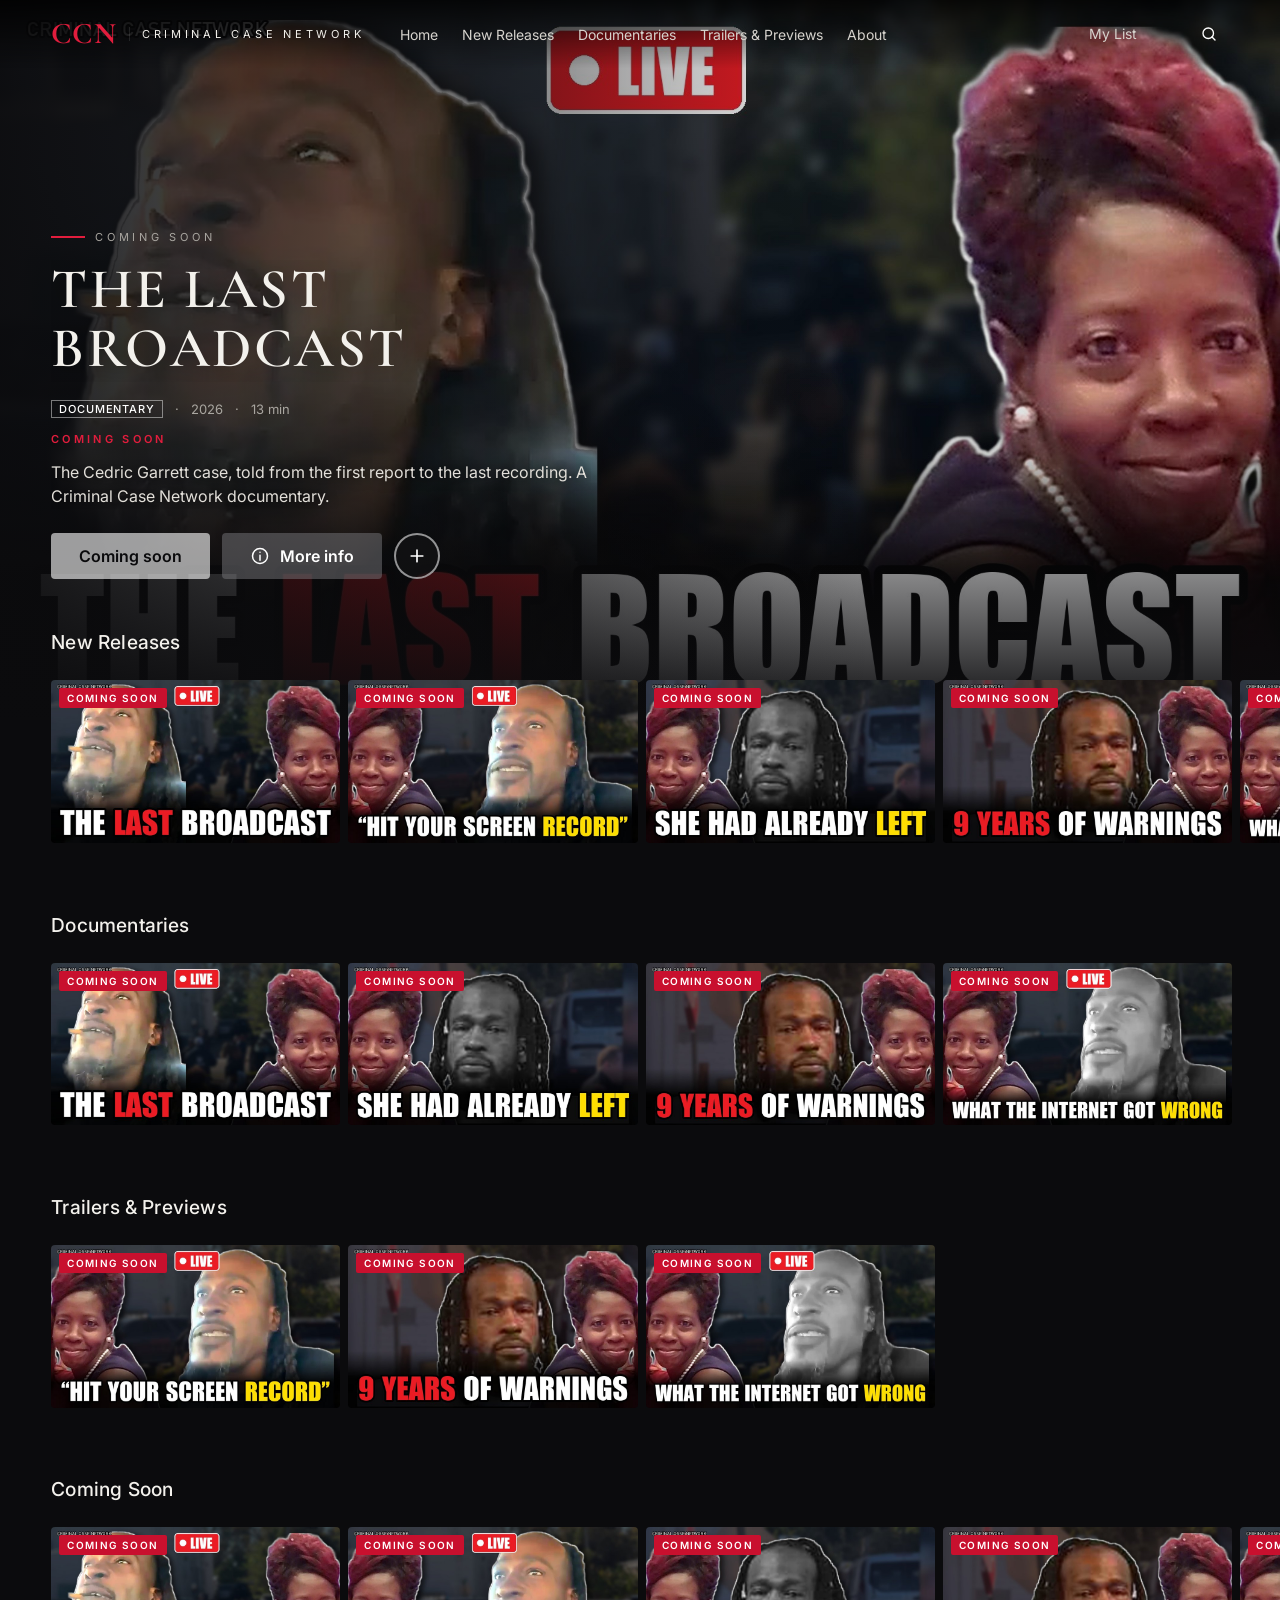
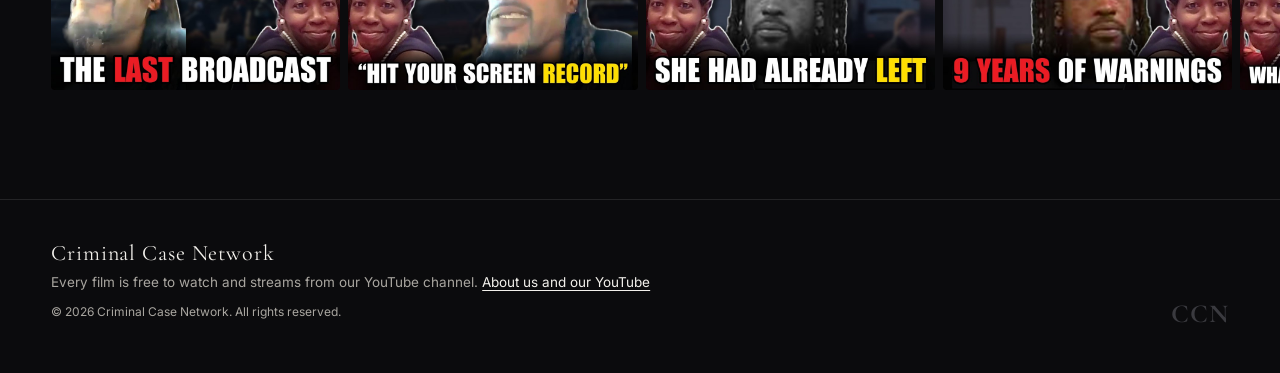
==== index.html @ 48c293e3 "Play starts the video in the same instant as the click Co-Authored-By: Claude Fable 5.2 <noreply@ant" ====
<!doctype html>
<html lang="en">
<head>
<meta charset="utf-8">
<meta name="viewport" content="width=device-width, initial-scale=1">
<title>Criminal Case Network — Video Vault</title>
<meta name="description" content="Every Criminal Case Network documentary in one place. Free to watch.">
<link rel="icon" href="favicon.svg" type="image/svg+xml">
<link rel="preconnect" href="https://criminal-case-network-video-vault.pages.dev" crossorigin>
<link rel="preconnect" href="https://i.ytimg.com">
<link rel="dns-prefetch" href="https://www.youtube-nocookie.com">
<link rel="preconnect" href="https://fonts.googleapis.com">
<link rel="preconnect" href="https://fonts.gstatic.com" crossorigin>
<link href="https://fonts.googleapis.com/css2?family=Cormorant+Garamond:wght@600;700&family=Inter:wght@400;500;600&display=swap" rel="stylesheet">
<link rel="stylesheet" href="styles.css?v=24">
</head>
<body>

<header class="nav" id="nav">
  <a class="brand" href="./" aria-label="Criminal Case Network home">
    <span class="brand-mark">CCN</span>
    <span class="brand-name">Criminal Case Network</span>
  </a>
  <nav class="links" id="links" aria-label="Sections"></nav>
  <button class="mine-tab" id="mine-tab">My List</button>
  <div class="search" id="search">
    <button id="q-open" aria-label="Search"><svg viewBox="0 0 24 24" aria-hidden="true"><circle cx="11" cy="11" r="7"/><path d="m20 20-4-4"/></svg></button>
  </div>
</header>

<main>
  <section class="hero" id="hero" aria-label="Featured film"></section>
  <div class="rows" id="rows"></div>
  <p class="empty" id="empty" hidden>No films match that search.</p>
</main>

<footer class="foot">
  <div class="foot-brand">Criminal Case Network</div>
  <p>Every film is free to watch and streams from our YouTube channel. <a href="#more" id="foot-more">About us and our YouTube</a></p>
  <p class="small">&copy; <span id="yr"></span> Criminal Case Network. All rights reserved.</p>
  <a class="foot-mark" href="office.html" rel="nofollow" tabindex="-1" aria-hidden="true">CCN</a>
</footer>

<div class="modal" id="modal" hidden role="dialog" aria-modal="true" aria-labelledby="m-title">
  <div class="sheet">
    <button class="close" id="close" aria-label="Close">
      <svg viewBox="0 0 24 24" aria-hidden="true"><path d="M6 6l12 12M18 6 6 18"/></svg>
    </button>
    <div class="theater" id="theater">
      <div class="stage" id="stage"></div>
      <div class="ctrl" id="ctrl" hidden>
        <input class="seek" id="c-seek" type="range" min="0" max="1000" value="0" step="1" aria-label="Seek">
        <div class="ctrl-row">
          <button id="c-play" aria-label="Play or pause"></button>
          <button id="c-back" aria-label="Back 10 seconds"><svg viewBox="0 0 24 24"><path d="M11 5 6 9l5 4"/><path d="M6 9h7a6 6 0 1 1-6 6"/></svg><span>10</span></button>
          <button id="c-fwd" aria-label="Forward 10 seconds"><svg viewBox="0 0 24 24"><path d="m13 5 5 4-5 4"/><path d="M18 9h-7a6 6 0 1 0 6 6"/></svg><span>10</span></button>
          <button id="c-mute" aria-label="Mute"></button>
          <input class="vol" id="c-vol" type="range" min="0" max="100" value="100" aria-label="Volume">
          <span class="time" id="c-time">0:00 / 0:00</span>
          <span class="grow"></span>
          <select id="c-speed" aria-label="Playback speed"><option value="0.5">0.5x</option><option value="0.75">0.75x</option><option value="1" selected>1x</option><option value="1.25">1.25x</option><option value="1.5">1.5x</option><option value="2">2x</option></select>
          <button id="c-full" aria-label="Full screen"><svg viewBox="0 0 24 24"><path d="M4 9V4h5M20 9V4h-5M4 15v5h5M20 15v5h-5"/></svg></button>
        </div>
      </div>
    </div>
    <div class="info">
      <h2 id="m-title"></h2>
      <p class="meta" id="m-meta"></p>
      <div id="m-extra"></div>
      <p class="desc" id="m-desc"></p>
    </div>
  </div>
</div>

<div class="spot" id="spot" hidden>
  <div class="spot-box" role="dialog" aria-label="Search films">
    <div class="spot-bar">
      <svg viewBox="0 0 24 24" aria-hidden="true"><circle cx="11" cy="11" r="7"/><path d="m20 20-4-4"/></svg>
      <input id="q" type="text" placeholder="Search films" aria-label="Search films" autocomplete="off" spellcheck="false">
      <kbd>esc</kbd>
    </div>
    <div class="spot-list" id="spot-list"></div>
  </div>
</div>

<script defer src="app.js?v=24"></script>
</body>
</html>
---- styles.css ----
:root {
  --bg: #0b0b0d;
  --panel: #151518;
  --line: rgba(255, 255, 255, .1);
  --text: #f3f1ec;
  --dim: #a9a6a0;
  --red: #c8102e;
  --red-hi: #e21d3d;
  --pad: clamp(16px, 4vw, 60px);
  --serif: "Cormorant Garamond", Georgia, serif;
  --sans: Inter, "Segoe UI", system-ui, sans-serif;
}
* { box-sizing: border-box; }
[hidden] { display: none !important; }
html { scroll-behavior: smooth; }
body { margin: 0; background: var(--bg); color: var(--text); font-family: var(--sans); font-weight: 400; -webkit-font-smoothing: antialiased; overflow-x: hidden; }
a { color: inherit; text-decoration: none; }
button { font: inherit; color: inherit; cursor: pointer; border: 0; background: none; }
:focus-visible { outline: 2px solid #fff; outline-offset: 3px; }

/* ---------- top bar ---------- */
.nav { position: fixed; inset: 0 0 auto 0; z-index: 20; height: 68px; padding: 0 var(--pad); display: flex; align-items: center; gap: 36px;
  background: linear-gradient(rgba(0, 0, 0, .8), transparent); transition: background .35s; }
.nav.solid { background: rgba(11, 11, 13, .96); box-shadow: 0 1px 0 var(--line); }
.brand { display: flex; align-items: center; gap: 12px; flex: none; }
.brand-mark { font-family: var(--serif); font-weight: 700; font-size: 30px; letter-spacing: .04em; color: var(--red-hi); line-height: 1; }
.brand-name { font-size: 11px; letter-spacing: .34em; text-transform: uppercase; color: var(--text); padding-left: 12px; border-left: 1px solid var(--line); }
.links { display: flex; gap: 24px; flex: 1; min-width: 0; overflow: hidden; white-space: nowrap; }
.links a { font-size: 14px; color: #d6d3cd; transition: color .2s; }
.links a:hover { color: #fff; }
.search { display: flex; align-items: center; margin-left: auto; border: 1px solid transparent; transition: border-color .3s, background .3s; }
.search button { width: 38px; height: 36px; display: grid; place-items: center; flex: none; }
.search.open { border-color: rgba(255, 255, 255, .85); background: rgba(0, 0, 0, .8); }
.search input::-webkit-search-cancel-button { display: none; }
#q-clear { display: none; width: 32px; }
#q-clear svg { width: 15px; height: 15px; }
.search.open.has #q-clear { display: grid; }
.row.grid .track { flex-wrap: wrap; overflow: visible; gap: 28px 8px; }
.row.grid .arrow { display: none; }

/* ---------- search bar that pops up in the middle ---------- */
.spot { position: fixed; inset: 0; z-index: 60; background: rgba(0, 0, 0, .55); display: flex; justify-content: center; align-items: flex-start; padding: 18vh 16px 0; animation: fade .18s ease both; }
.spot-box { width: min(680px, 100%); background: rgba(32, 32, 36, .82); -webkit-backdrop-filter: blur(28px) saturate(1.5); backdrop-filter: blur(28px) saturate(1.5); border: 1px solid rgba(255, 255, 255, .16); border-radius: 16px; box-shadow: 0 30px 90px rgba(0, 0, 0, .7); overflow: hidden; animation: spot-in .22s cubic-bezier(.2, .8, .2, 1) both; }
.spot-bar { display: flex; align-items: center; gap: 14px; padding: 0 20px; height: 64px; }
.spot-bar svg { width: 24px; height: 24px; fill: none; stroke: #b9b6b0; stroke-width: 1.8; stroke-linecap: round; flex: none; }
.spot-bar input { flex: 1; min-width: 0; background: none; border: 0; outline: 0; color: #fff; font: inherit; font-size: 22px; font-weight: 400; }
.spot-bar input::placeholder { color: #8d8a85; }
.spot-bar kbd { font: inherit; font-size: 11px; color: #a9a6a0; border: 1px solid rgba(255, 255, 255, .22); border-radius: 5px; padding: 2px 7px; }
.spot-list { max-height: min(56vh, 520px); overflow-y: auto; }
.spot-list:not(:empty) { border-top: 1px solid rgba(255, 255, 255, .12); padding: 8px; }
.spot-item { display: flex; align-items: center; gap: 14px; width: 100%; padding: 8px; border-radius: 10px; text-align: left; }
.spot-item.on { background: rgba(255, 255, 255, .13); }
.spot-item img { width: 104px; aspect-ratio: 16 / 9; object-fit: cover; border-radius: 5px; background: #000; flex: none; }
.spot-item strong { display: block; font-weight: 500; font-size: 16px; }
.spot-item small { color: var(--dim); font-size: 12.5px; }
.spot-none { color: var(--dim); text-align: center; padding: 22px 0; margin: 0; }
@keyframes spot-in { from { opacity: 0; transform: translateY(-10px) scale(.97); } }
.search svg { width: 18px; height: 18px; fill: none; stroke: #fff; stroke-width: 1.8; stroke-linecap: round; flex: none; }
.search input { width: 0; padding: 0; opacity: 0; background: none; border: 0; outline: 0; color: #fff; font: inherit; font-size: 14px; transition: width .35s cubic-bezier(.2, .7, .2, 1), opacity .25s; }
.search.open input { width: min(240px, 44vw); opacity: 1; }
.search input::placeholder { color: #9b9892; }

/* ---------- featured film ---------- */
.hero { position: relative; height: min(88vh, 56.25vw); min-height: 460px; display: flex; align-items: flex-end; padding: 0 var(--pad) clamp(70px, 11vw, 150px); }
.hero-img { position: absolute; inset: 0; width: 100%; height: 100%; object-fit: cover; object-position: center 20%; }
.hero::before { content: ""; position: absolute; inset: 0; z-index: 1;
  background: linear-gradient(90deg, rgba(11, 11, 13, .92) 0%, rgba(11, 11, 13, .55) 38%, transparent 68%), linear-gradient(0deg, var(--bg) 0%, rgba(11, 11, 13, .35) 26%, transparent 52%); }
.hero-copy { position: relative; z-index: 2; max-width: 560px; animation: rise .9s ease both; }
.tagline { display: flex; align-items: center; gap: 10px; font-size: 11px; letter-spacing: .34em; text-transform: uppercase; color: var(--dim); margin: 0 0 14px; }
.tagline::before { content: ""; width: 34px; height: 2px; background: var(--red-hi); }
.hero h1 { font-family: var(--serif); font-weight: 600; font-size: clamp(40px, 6.4vw, 92px); line-height: .96; margin: 0 0 16px; letter-spacing: .005em; text-shadow: 0 2px 30px rgba(0, 0, 0, .6); }
.hero .meta { margin: 0 0 14px; }
.hero .desc { font-size: clamp(14px, 1.25vw, 18px); line-height: 1.55; color: #e2dfd9; margin: 0 0 26px; text-shadow: 0 1px 12px rgba(0, 0, 0, .7); }
.meta { font-size: 13px; color: var(--dim); display: flex; flex-wrap: wrap; gap: 6px 12px; align-items: center; }
.meta b { font-weight: 500; color: #fff; border: 1px solid rgba(255, 255, 255, .45); padding: 1px 7px; font-size: 11px; letter-spacing: .08em; text-transform: uppercase; }
.actions { display: flex; gap: 12px; flex-wrap: wrap; }
.btn { display: inline-flex; align-items: center; gap: 10px; padding: 12px 28px; font-size: 16px; font-weight: 600; border-radius: 4px; transition: background .2s, transform .2s; }
.btn svg { width: 20px; height: 20px; }
.btn.play { background: #fff; color: #0b0b0d; }
.btn.play:hover { background: #d9d6d0; }
.btn.more { background: rgba(120, 120, 124, .5); color: #fff; }
.btn.more:hover { background: rgba(120, 120, 124, .32); }
.btn:active { transform: scale(.97); }
.btn[disabled] { opacity: .6; cursor: default; }

/* ---------- rows ---------- */
.rows { position: relative; z-index: 3; margin-top: clamp(-90px, -7vw, -30px); padding-bottom: 40px; }
.row { margin-bottom: clamp(26px, 3.4vw, 46px); position: relative; scroll-margin-top: 90px; }
.row h2 { font-size: clamp(16px, 1.5vw, 21px); font-weight: 500; margin: 0 var(--pad) 12px; letter-spacing: .01em; }
.track { display: flex; gap: 8px; overflow-x: auto; padding: 14px var(--pad) 26px; scroll-snap-type: x proximity; scroll-padding: 0 var(--pad); scrollbar-width: none; }
.track::-webkit-scrollbar { display: none; }
.tile { position: relative; flex: none; width: clamp(180px, 22.6vw, 330px); aspect-ratio: 16 / 9; border-radius: 4px; overflow: hidden; background: var(--panel); scroll-snap-align: start;
  transition: transform .32s cubic-bezier(.2, .7, .2, 1), box-shadow .32s; padding: 0; text-align: left; }
.tile img { width: 100%; height: 100%; object-fit: cover; display: block; }
.tile .cap { position: absolute; inset: auto 0 0 0; padding: 34px 12px 10px; background: linear-gradient(transparent, rgba(0, 0, 0, .92)); opacity: 0; transform: translateY(6px); transition: opacity .28s, transform .28s; }
.tile .cap strong { display: block; font-weight: 500; font-size: 14px; white-space: nowrap; overflow: hidden; text-overflow: ellipsis; }
.tile .cap span { font-size: 11.5px; color: var(--dim); }
.tile:hover, .tile:focus-visible { transform: scale(1.09); z-index: 5; box-shadow: 0 14px 40px rgba(0, 0, 0, .8); }
.tile:hover .cap, .tile:focus-visible .cap { opacity: 1; transform: none; }
.arrow { position: absolute; top: 46px; bottom: 26px; width: var(--pad); min-width: 34px; z-index: 6; display: grid; place-items: center; background: rgba(11, 11, 13, .55); opacity: 0; transition: opacity .25s, background .25s; }
.arrow svg { width: 26px; height: 26px; fill: none; stroke: #fff; stroke-width: 2; stroke-linecap: round; stroke-linejoin: round; transition: transform .2s; }
.arrow.l { left: 0; } .arrow.r { right: 0; }
.row:hover .arrow:not([hidden]) { opacity: 1; }
.arrow:hover { background: rgba(11, 11, 13, .8); }
.arrow:hover svg { transform: scale(1.3); }
.empty { text-align: center; color: var(--dim); padding: 160px 20px 120px; }

/* ---------- coming soon ---------- */
.flag { position: absolute; top: 8px; left: 8px; background: var(--red); color: #fff; font-size: 10px; font-weight: 600; letter-spacing: .14em; text-transform: uppercase; padding: 4px 8px; border-radius: 2px; }
.soon { display: flex; flex-wrap: wrap; align-items: baseline; gap: 6px 14px; margin: 12px 0 14px; }
.soon-tag { font-size: 11px; letter-spacing: .3em; text-transform: uppercase; color: var(--red-hi); font-weight: 600; }
.count { font-family: var(--serif); font-size: clamp(26px, 3vw, 38px); font-weight: 600; letter-spacing: .03em; font-variant-numeric: tabular-nums; }
.soon-date { font-size: 13px; color: var(--dim); flex-basis: 100%; }

/* ---------- footer ---------- */
.foot { border-top: 1px solid var(--line); padding: 40px var(--pad) 50px; color: var(--dim); font-size: 13.5px; }
.foot-brand { font-family: var(--serif); font-size: 22px; color: var(--text); letter-spacing: .04em; margin-bottom: 8px; }
.foot p { margin: 4px 0; } .foot .small { font-size: 12px; margin-top: 14px; }

/* ---------- film window ---------- */
.modal { position: fixed; inset: 0; z-index: 50; background: rgba(0, 0, 0, .78); overflow-y: auto; padding: 62px 0 40px; animation: fade .25s ease both; }
.modal[hidden] { display: none; }
.sheet { position: relative; width: min(960px, 100%); margin: 0 auto; background: var(--panel); border-radius: 8px; overflow: hidden; box-shadow: 0 30px 90px rgba(0, 0, 0, .8); animation: pop .32s cubic-bezier(.2, .7, .2, 1) both; }
.close { position: fixed; top: 12px; right: 16px; z-index: 3; width: 38px; height: 38px; border-radius: 50%; background: rgba(11, 11, 13, .85); display: grid; place-items: center; }
.close svg { width: 18px; height: 18px; stroke: #fff; stroke-width: 2; stroke-linecap: round; }
.stage { position: relative; aspect-ratio: 16 / 9; background: #000; }
.stage img, .stage iframe { position: absolute; inset: 0; width: 100%; height: 100%; border: 0; object-fit: cover; }
.stage .shade { position: absolute; inset: 0; background: linear-gradient(0deg, var(--panel) 0%, transparent 45%); }
.info { padding: 18px clamp(18px, 4vw, 44px) 40px; }
.info .actions { margin: 16px 0 4px; }
.info h2 { font-family: var(--serif); font-weight: 600; font-size: clamp(28px, 4vw, 44px); margin: 0 0 10px; line-height: 1.05; }
.info .desc { color: #dcd9d3; line-height: 1.6; font-size: 15.5px; max-width: 640px; margin: 14px 0 0; }
body.locked { overflow: hidden; }

@keyframes rise { from { opacity: 0; transform: translateY(18px); } }
@keyframes fade { from { opacity: 0; } }
@keyframes pop { from { opacity: 0; transform: translateY(24px) scale(.97); } }

@media (max-width: 820px) {
  .links, .brand-name { display: none; }
  .nav { gap: 14px; justify-content: space-between; }
  .hero { height: 78vh; }
  .hero::before { background: linear-gradient(0deg, var(--bg) 4%, rgba(11, 11, 13, .6) 42%, rgba(11, 11, 13, .15) 75%); }
  .tile { width: 62vw; }
  .tile .cap { opacity: 1; transform: none; }
  .tile:hover { transform: none; }
  .arrow { display: none; }
  .btn { padding: 11px 22px; font-size: 15px; }
}
@media (prefers-reduced-motion: reduce) { * { animation: none !important; transition: none !important; } html { scroll-behavior: auto; } }

.foot { position: relative; }
.foot-mark { position: absolute; right: var(--pad); bottom: 44px; font-family: var(--serif); font-weight: 700; font-size: 26px; letter-spacing: .04em; color: #3a3a3f; cursor: default; }

/* ---------- player controls ---------- */
.theater { background: #000; }
.theater:fullscreen { display: flex; flex-direction: column; width: 100vw; height: 100vh; }
.theater:fullscreen .stage { flex: 1; aspect-ratio: auto; }
.ctrl { background: #0b0b0d; padding: 0 14px 8px; }
.ctrl-row { display: flex; align-items: center; gap: 4px; }
.ctrl button { width: 42px; height: 42px; display: grid; place-items: center; border-radius: 50%; position: relative; transition: background .2s, transform .15s; flex: none; color: #fff; }
.ctrl button:hover { background: rgba(255, 255, 255, .12); transform: scale(1.08); }
.ctrl svg { width: 24px; height: 24px; fill: none; stroke: #fff; stroke-width: 1.8; stroke-linecap: round; stroke-linejoin: round; }
.ctrl button span { position: absolute; font-size: 8px; font-weight: 600; top: 19px; }
.ctrl .time { font-size: 13px; color: #d6d3cd; font-variant-numeric: tabular-nums; margin-left: 8px; white-space: nowrap; }
.ctrl .grow { flex: 1; }
.ctrl select { background: none; border: 1px solid rgba(255, 255, 255, .3); color: #fff; font: inherit; font-size: 13px; padding: 5px 6px; border-radius: 4px; }
.ctrl select option { background: #151518; }
.ctrl input[type=range] { -webkit-appearance: none; appearance: none; background: none; cursor: pointer; margin: 0; }
.ctrl input[type=range]::-webkit-slider-runnable-track { height: 4px; border-radius: 2px; background: linear-gradient(90deg, var(--red-hi) var(--p, 0%), rgba(255, 255, 255, .28) var(--p, 0%)); }
.ctrl input[type=range]::-moz-range-track { height: 4px; border-radius: 2px; background: rgba(255, 255, 255, .28); }
.ctrl input[type=range]::-moz-range-progress { height: 4px; border-radius: 2px; background: var(--red-hi); }
.ctrl input[type=range]::-webkit-slider-thumb { -webkit-appearance: none; width: 14px; height: 14px; border-radius: 50%; background: var(--red-hi); margin-top: -5px; transition: transform .15s; }
.ctrl input[type=range]::-moz-range-thumb { width: 14px; height: 14px; border: 0; border-radius: 50%; background: var(--red-hi); }
.ctrl input[type=range]:hover::-webkit-slider-thumb { transform: scale(1.3); }
.seek { display: block; width: 100%; height: 18px; }
.vol { width: 84px; --p: 100%; }
.vol::-webkit-slider-runnable-track { background: rgba(255, 255, 255, .5) !important; }
.vol::-webkit-slider-thumb { background: #fff !important; }

/* ---------- my list and continue watching ---------- */
.btn.round { width: 46px; height: 46px; padding: 0; justify-content: center; border-radius: 50%; border: 2px solid rgba(255, 255, 255, .55); background: rgba(20, 20, 22, .6); color: #fff; }
.btn.round:hover { border-color: #fff; }
.btn.round.on { border-color: #fff; background: rgba(255, 255, 255, .16); }
.prog { position: absolute; left: 10px; right: 10px; bottom: 7px; height: 3px; background: rgba(255, 255, 255, .3); border-radius: 2px; overflow: hidden; }
.prog i { display: block; height: 100%; background: var(--red-hi); }
@media (max-width: 560px) { .vol, #c-speed { display: none; } .ctrl button { width: 38px; height: 38px; } }

/* ---------- rotating top ---------- */
.hero-video { position: absolute; z-index: 2; right: var(--pad); top: 50%; transform: translateY(-56%); width: min(860px, calc(100% - var(--pad) * 2 - 610px)); aspect-ratio: 16 / 9; border-radius: 8px; overflow: hidden; background: #000; box-shadow: 0 30px 80px rgba(0, 0, 0, .75); opacity: 0; transition: opacity .9s ease; }
.hero-video.on { opacity: 1; }
.hero-video iframe { width: 100%; height: 100%; border: 0; display: block; }
.dots { display: flex; gap: 7px; margin-top: 26px; }
.dots button { width: 26px; height: 3px; border-radius: 2px; background: rgba(255, 255, 255, .3); transition: background .25s, width .25s; }
.dots button.on { background: #fff; width: 44px; }
.dots button:hover { background: rgba(255, 255, 255, .7); }
.rank { position: absolute; left: 6px; bottom: -6px; font-family: var(--serif); font-weight: 700; font-size: clamp(56px, 6.4vw, 96px); line-height: 1; color: #fff; text-shadow: 0 2px 18px rgba(0, 0, 0, .95), 0 0 3px #000; pointer-events: none; }
@media (max-width: 1100px) {
  .hero { flex-direction: column; align-items: stretch; justify-content: flex-end; height: auto; min-height: 70vh; padding-top: 84px; }
  .hero-video { position: relative; right: auto; top: auto; transform: none; width: 100%; max-width: 760px; margin-bottom: 22px; order: -1; }
  .hero-video:not(.on) { height: 0; aspect-ratio: auto; margin: 0; }
}
.hero h1 { font-size: clamp(38px, 5.2vw, 76px); display: -webkit-box; -webkit-line-clamp: 2; -webkit-box-orient: vertical; overflow: hidden; padding-bottom: .08em; }
.hero .desc { display: -webkit-box; -webkit-line-clamp: 3; -webkit-box-orient: vertical; overflow: hidden; }

/* ---------- elegant frame around the top video (around it, never over the picture) ---------- */
.hero-video { aspect-ratio: auto; overflow: visible; border-radius: 2px; padding: 12px 12px 0; background: rgba(11, 11, 13, .5); -webkit-backdrop-filter: blur(14px); backdrop-filter: blur(14px); border: 1px solid rgba(243, 241, 236, .42); box-shadow: 0 0 0 5px rgba(11, 11, 13, .35), 0 0 0 6px rgba(243, 241, 236, .14), 0 34px 90px rgba(0, 0, 0, .8); }
.hv-screen { aspect-ratio: 16 / 9; background: #000; overflow: hidden; outline: 1px solid rgba(243, 241, 236, .18); }
.hv-screen iframe { width: 100%; height: 100%; border: 0; display: block; }
.hv-label { display: flex; align-items: center; gap: 12px; margin: 0; padding: 12px 2px 13px; font-size: 10.5px; letter-spacing: .34em; text-transform: uppercase; color: var(--dim); }
.hv-label i { width: 30px; height: 2px; background: var(--red-hi); flex: none; }
.hv-label b { font-family: var(--serif); font-weight: 600; font-size: 17px; letter-spacing: .06em; text-transform: none; color: var(--text); margin-left: auto; font-style: italic; }
@media (max-width: 1100px) { .hero-video:not(.on) { padding: 0; border: 0; overflow: hidden; box-shadow: none; } }

/* ---------- top video frame: black, clean, Netflix-like ---------- */
.hero-video { padding: 0; background: #000; border: 0; border-radius: 6px; overflow: hidden; -webkit-backdrop-filter: none; backdrop-filter: none; box-shadow: 0 24px 70px rgba(0, 0, 0, .85), 0 0 0 1px rgba(255, 255, 255, .06); }
.hv-screen { outline: 0; }
.hv-label { background: #000; padding: 13px 16px 14px; gap: 10px; font-size: 11px; font-weight: 600; letter-spacing: .18em; color: #fff; }
.hv-label i { width: 4px; height: 16px; border-radius: 1px; }
.hv-label b { font-family: var(--sans); font-style: normal; font-weight: 500; font-size: 12px; letter-spacing: .04em; color: #b3b3b3; }

/* ---------- My List tab in the top bar ---------- */
.mine-tab { margin-left: auto; flex: none; font-size: 14px; color: #d6d3cd; white-space: nowrap; padding: 6px 0; border-bottom: 2px solid transparent; transition: color .2s, border-color .2s; }
.mine-tab:hover { color: #fff; }
.mine-tab.on { color: #fff; font-weight: 500; border-color: var(--red-hi); }
.mine-tab + .search { margin-left: 16px; }
.rows .empty { padding: 120px 20px; max-width: 520px; margin: 0 auto; line-height: 1.6; }
@media (max-width: 820px) { .nav { justify-content: flex-start; } }

/* ---------- preview window you can use: click to watch, hover to hold, sound button ---------- */
.hero-video { cursor: pointer; transition: opacity .9s ease, transform .3s ease, box-shadow .3s ease; }
.hero-video:hover { box-shadow: 0 28px 80px rgba(0, 0, 0, .9), 0 0 0 2px rgba(255, 255, 255, .55); }
.hv-screen iframe { pointer-events: none; }
.hv-label b { margin-left: auto; }
.hv-sound { width: 30px; height: 30px; border-radius: 50%; border: 1px solid rgba(255, 255, 255, .45); display: grid; place-items: center; flex: none; margin: -6px 0 -6px 4px; transition: border-color .2s, background .2s; }
.hv-sound:hover, .hv-sound.on { border-color: #fff; background: rgba(255, 255, 255, .14); }
.hv-sound svg { width: 16px; height: 16px; fill: none; stroke: #fff; stroke-width: 1.8; stroke-linecap: round; stroke-linejoin: round; }

/* ---------- big title at the top: capitals, sized to fit, uncluttered ---------- */
.hero-copy { max-width: 540px; }
.hero h1 { text-transform: uppercase; font-weight: 600; letter-spacing: .045em; line-height: 1.04; font-size: clamp(34px, 4.4vw, 64px); -webkit-line-clamp: 3; text-wrap: balance; overflow-wrap: break-word; margin-bottom: 18px; }
.hero h1.mid { font-size: clamp(27px, 3.1vw, 46px); line-height: 1.08; }
.hero h1.long { font-size: clamp(21px, 2.2vw, 32px); line-height: 1.16; letter-spacing: .06em; }
.hero .tagline { margin-bottom: 16px; }
.hero .desc { -webkit-line-clamp: 2; margin-bottom: 24px; }
.hero .soon { margin: 4px 0 14px; }
.hero h1, .info h2 { font-variant-numeric: lining-nums; }

/* ---------- ranked row: big outlined numbers beside the covers ---------- */
.row.top .track { gap: 6px; padding-top: 18px; }
.top-item { display: flex; align-items: flex-end; flex: none; scroll-snap-align: start; }
.top-num { font-family: var(--sans); font-weight: 600; font-size: clamp(120px, 15vw, 230px); line-height: .74; letter-spacing: -.07em; color: #0b0b0d; -webkit-text-stroke: 3px #77777c; paint-order: stroke fill; margin-right: -.13em; padding-left: .04em; user-select: none; transition: -webkit-text-stroke-color .3s; font-variant-numeric: lining-nums; }
.top-item:hover .top-num { -webkit-text-stroke-color: #fff; }
.top-item .tile { position: relative; z-index: 1; width: clamp(170px, 19vw, 285px); scroll-snap-align: none; }
@media (max-width: 820px) { .top-item .tile { width: 48vw; } .top-num { font-size: 30vw; -webkit-text-stroke-width: 2px; } }
.top-num { -webkit-text-stroke: 4px #9c9ca2; margin-right: -.1em; }

.hv-screen img { width: 100%; height: 100%; object-fit: cover; display: block; }
.hv-screen { transition: opacity .7s ease; }
.hv-screen.out { opacity: 0; }

/* ---------- pulsing glow on the big picture at the top ---------- */
@keyframes glow {
  0%, 100% { box-shadow: 0 24px 70px rgba(0, 0, 0, .85), 0 0 0 1px rgba(226, 29, 61, .35), 0 0 16px 2px rgba(226, 29, 61, .22); }
  50% { box-shadow: 0 24px 70px rgba(0, 0, 0, .85), 0 0 0 1px rgba(226, 29, 61, .95), 0 0 46px 12px rgba(226, 29, 61, .62); }
}
.hero-video.on { animation: glow 2.6s ease-in-out infinite; }
.hero-video:hover { outline: 2px solid rgba(255, 255, 255, .75); }

/* ---------- ranked row: the number pops out to the side and glows on hover, staying behind the covers ---------- */
.row.top .track { gap: 32px; padding-top: 24px; }
.top-num { position: relative; z-index: 0; transform-origin: 100% 100%; transition: transform .35s cubic-bezier(.2, .7, .2, 1), -webkit-text-stroke-color .3s, filter .35s; }
.top-item:hover .top-num { transform: translateX(-18px) scale(1.07); -webkit-text-stroke-color: #fff; filter: drop-shadow(0 0 9px rgba(255, 255, 255, .5)) drop-shadow(0 0 24px rgba(226, 29, 61, .65)); }

/* ---------- More page ---------- */
.links a.on { color: #fff; font-weight: 500; }
#foot-more { color: var(--text); text-decoration: underline; text-underline-offset: 3px; }
.about { max-width: 860px; margin: 0 auto; padding: 20px var(--pad) 70px; animation: rise .6s ease both; }
.about-id { display: flex; align-items: center; gap: clamp(18px, 3vw, 34px); padding-bottom: 34px; border-bottom: 1px solid var(--line); }
.about-mark { font-family: var(--serif); font-weight: 700; font-size: clamp(84px, 13vw, 168px); line-height: .8; letter-spacing: .02em; color: var(--red-hi); text-shadow: 0 0 60px rgba(226, 29, 61, .35); }
.about h1 { font-family: var(--serif); font-weight: 600; font-size: clamp(26px, 3.6vw, 46px); line-height: 1.1; margin: 0 0 8px; display: flex; align-items: center; flex-wrap: wrap; gap: 12px; }
.about .check { width: clamp(26px, 3vw, 38px); height: clamp(26px, 3vw, 38px); flex: none; }
.about-tag { margin: 0; font-size: 11px; letter-spacing: .34em; text-transform: uppercase; color: var(--dim); }
.about-text { padding: 34px 0 10px; }
.about-text p { color: #d9d6d0; font-size: 16.5px; line-height: 1.75; margin: 0 0 18px; }
.about-text .lead { font-family: var(--serif); font-size: clamp(22px, 2.4vw, 29px); line-height: 1.4; color: var(--text); }
.yt-card { display: flex; align-items: center; gap: clamp(16px, 3vw, 30px); margin-top: 22px; padding: clamp(20px, 3vw, 32px); background: #151518; border: 1px solid var(--line); border-radius: 12px; transition: border-color .25s, transform .25s, box-shadow .25s; }
.yt-card:hover { border-color: rgba(255, 255, 255, .45); transform: translateY(-2px); box-shadow: 0 20px 50px rgba(0, 0, 0, .6); }
.yt-logo { width: clamp(84px, 12vw, 136px); flex: none; }
.yt-card span { flex: 1; min-width: 0; }
.yt-card strong { display: block; font-family: var(--serif); font-weight: 600; font-size: clamp(24px, 3vw, 36px); line-height: 1.15; }
.yt-card small { display: block; color: var(--dim); font-size: 14px; margin-top: 6px; overflow-wrap: anywhere; }
.yt-card .btn { flex: none; background: #f00; color: #fff; }
@media (max-width: 640px) { .yt-card { flex-wrap: wrap; } .yt-card .btn { width: 100%; justify-content: center; } }
.about-id > div { flex: 1; min-width: 0; }
.about h1 { font-size: clamp(24px, 3.1vw, 40px); }
@media (min-width: 700px) { .about h1 { flex-wrap: nowrap; white-space: nowrap; } }
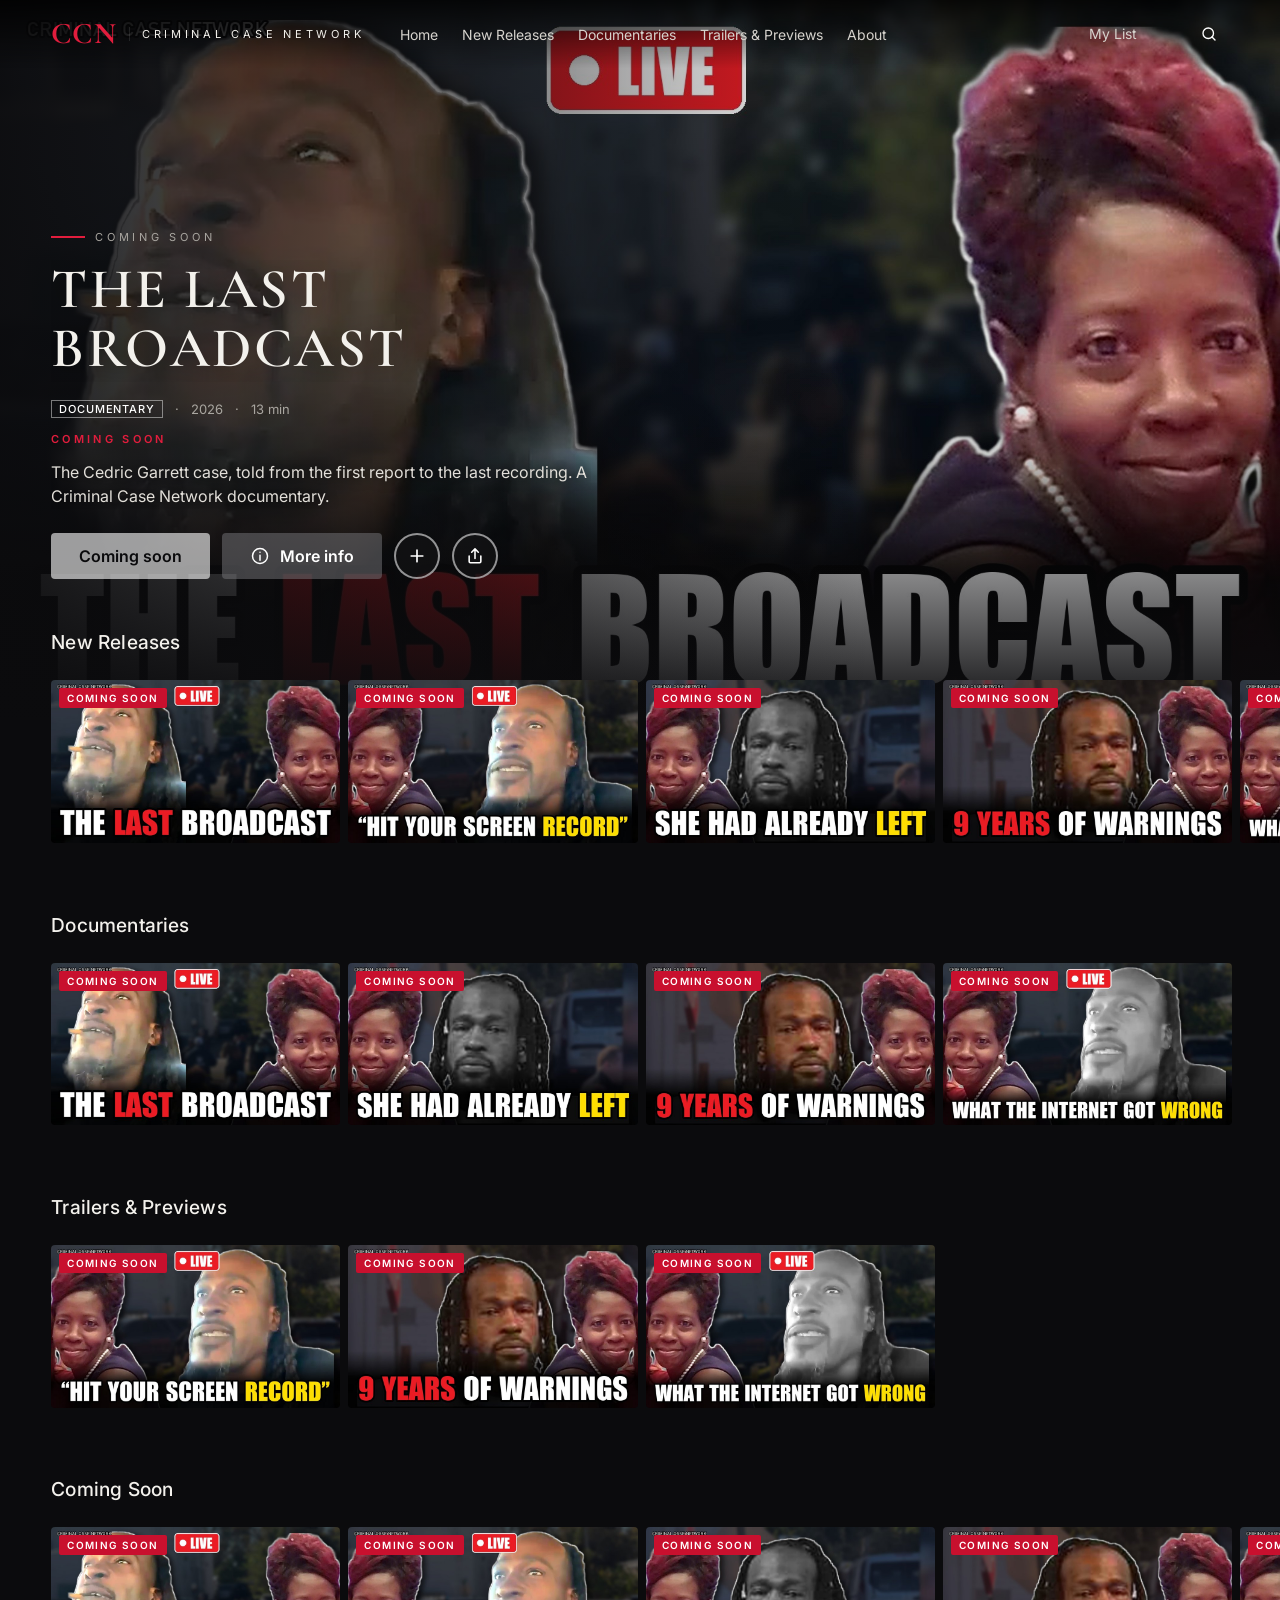
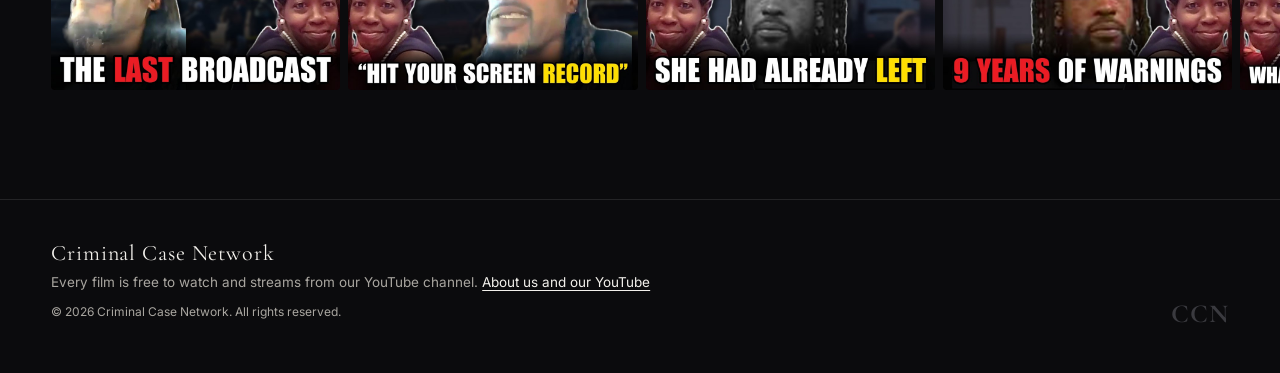
==== commit 741b7132: "New badge, share links, More like this, and a readable page per film with a sitemap Co-Authored-By: " ====
--- a/index.html
+++ b/index.html
@@ -5,6 +5,10 @@
 <meta name="viewport" content="width=device-width, initial-scale=1">
 <title>Criminal Case Network — Video Vault</title>
 <meta name="description" content="Every Criminal Case Network documentary in one place. Free to watch.">
+<meta property="og:site_name" content="Criminal Case Network">
+<meta property="og:type" content="website">
+<meta property="og:title" content="Criminal Case Network — Video Vault">
+<meta property="og:description" content="Every Criminal Case Network documentary in one place. Free to watch.">
 <link rel="icon" href="favicon.svg" type="image/svg+xml">
 <link rel="preconnect" href="https://criminal-case-network-video-vault.pages.dev" crossorigin>
 <link rel="preconnect" href="https://i.ytimg.com">
@@ -12,7 +16,7 @@
 <link rel="preconnect" href="https://fonts.googleapis.com">
 <link rel="preconnect" href="https://fonts.gstatic.com" crossorigin>
 <link href="https://fonts.googleapis.com/css2?family=Cormorant+Garamond:wght@600;700&family=Inter:wght@400;500;600&display=swap" rel="stylesheet">
-<link rel="stylesheet" href="styles.css?v=24">
+<link rel="stylesheet" href="styles.css?v=26">
 </head>
 <body>
 
@@ -68,6 +72,7 @@
       <p class="meta" id="m-meta"></p>
       <div id="m-extra"></div>
       <p class="desc" id="m-desc"></p>
+      <div id="m-more"></div>
     </div>
   </div>
 </div>
@@ -83,6 +88,6 @@
   </div>
 </div>
 
-<script defer src="app.js?v=24"></script>
+<script defer src="app.js?v=26"></script>
 </body>
 </html>
--- a/styles.css
+++ b/styles.css
@@ -295,3 +295,17 @@
 .about-id > div { flex: 1; min-width: 0; }
 .about h1 { font-size: clamp(24px, 3.1vw, 40px); }
 @media (min-width: 700px) { .about h1 { flex-wrap: nowrap; white-space: nowrap; } }
+
+.stage iframe.pre { visibility: hidden; }
+
+/* ---------- new badge, share, more like this ---------- */
+.flag.new { background: #fff; color: #0b0b0d; }
+.toast { position: fixed; left: 50%; bottom: 34px; transform: translate(-50%, 20px); z-index: 80; background: #f3f1ec; color: #0b0b0d; font-size: 14px; font-weight: 500; padding: 11px 20px; border-radius: 6px; box-shadow: 0 12px 40px rgba(0, 0, 0, .6); opacity: 0; pointer-events: none; transition: opacity .25s, transform .25s; }
+.toast.on { opacity: 1; transform: translate(-50%, 0); }
+#m-more:not(:empty) { margin-top: 34px; padding-top: 26px; border-top: 1px solid var(--line); }
+#m-more h3 { font-size: 19px; font-weight: 500; margin: 0 0 14px; }
+.more-grid { display: grid; grid-template-columns: repeat(3, 1fr); gap: 10px; }
+.more-grid .tile { width: auto; }
+.more-grid .tile:hover, .more-grid .tile:focus-visible { transform: scale(1.04); }
+.more-grid .tile .cap { opacity: 1; transform: none; }
+@media (max-width: 640px) { .more-grid { grid-template-columns: repeat(2, 1fr); } }
